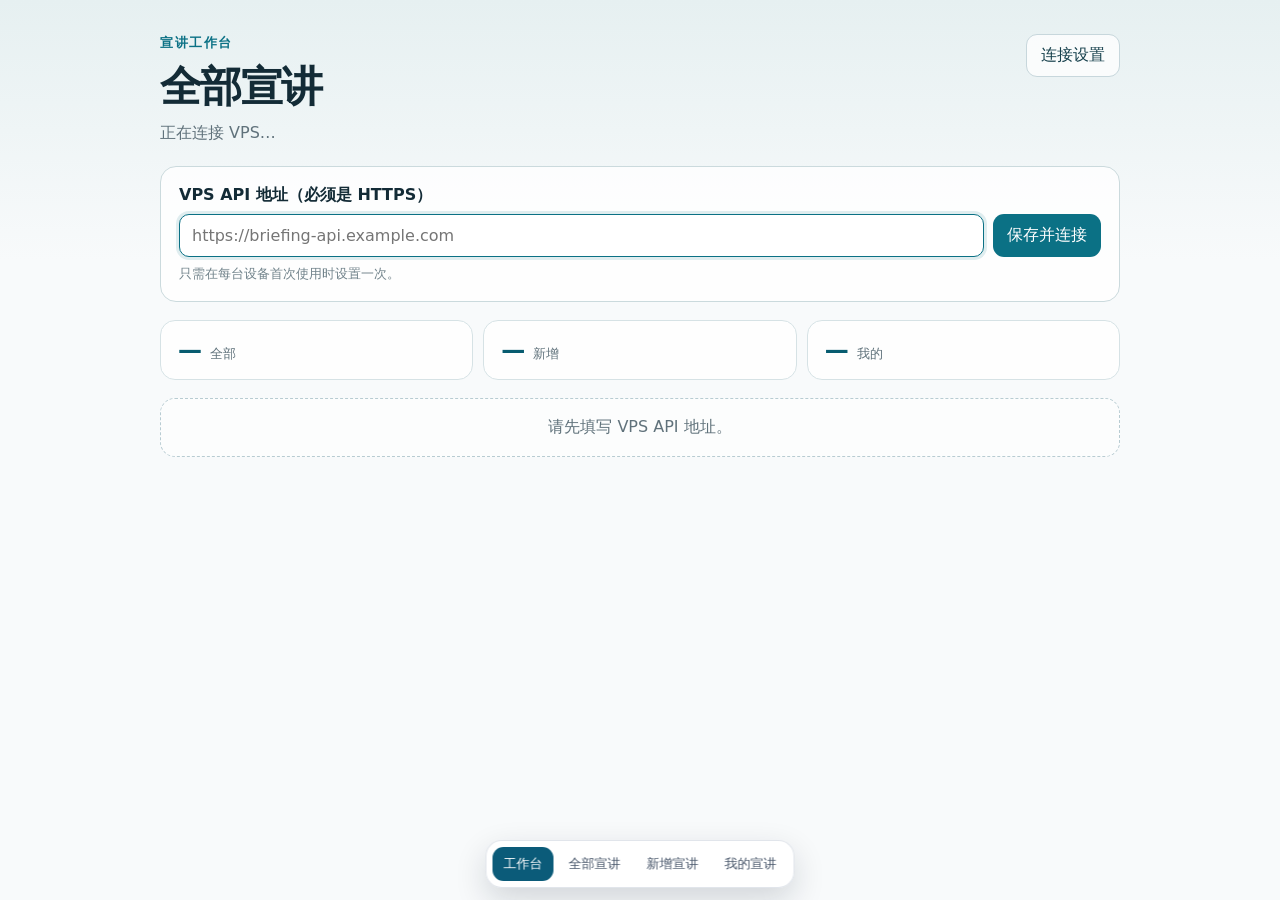
==== events.html @ 9e81e9c4 "Add automated briefing sync views and VPS service" ====
<!doctype html>
<html lang="zh-CN">
  <head>
    <meta charset="UTF-8" />
    <meta name="viewport" content="width=device-width, initial-scale=1, viewport-fit=cover" />
    <meta name="theme-color" content="#0b3b5a" />
    <meta name="description" content="宣讲工作台自动同步列表" />
    <link rel="icon" href="./favicon.svg" type="image/svg+xml" />
    <link rel="stylesheet" href="./events.css" />
    <link rel="stylesheet" href="./workbench-nav.css" />
    <title>宣讲列表 · 宣讲工作台</title>
  </head>
  <body>
    <main class="page-shell">
      <header class="hero">
        <div>
          <p class="eyebrow">宣讲工作台</p>
          <h1 id="page-title">全部宣讲</h1>
          <p id="sync-summary" class="muted">正在连接 VPS…</p>
        </div>
        <button id="settings-button" class="secondary-button" type="button">连接设置</button>
      </header>

      <section id="settings-panel" class="settings-panel" hidden>
        <label for="api-url">VPS API 地址（必须是 HTTPS）</label>
        <div class="settings-row">
          <input id="api-url" type="url" placeholder="https://briefing-api.example.com" autocomplete="url" />
          <button id="save-settings" type="button">保存并连接</button>
        </div>
        <p class="hint">只需在每台设备首次使用时设置一次。</p>
      </section>

      <section class="stats" aria-label="宣讲数量">
        <a href="./events.html?view=all"><span id="count-all">—</span><small>全部</small></a>
        <a href="./events.html?view=new"><span id="count-new">—</span><small>新增</small></a>
        <a href="./events.html?view=mine"><span id="count-mine">—</span><small>我的</small></a>
      </section>

      <div id="message" class="message" role="status">正在加载…</div>
      <section id="event-list" class="event-list" aria-live="polite"></section>
    </main>

    <script src="./events.js" defer></script>
    <script src="./workbench-nav.js" defer></script>
  </body>
</html>
---- events.css ----
:root {
  color-scheme: light;
  font-family: Inter, ui-sans-serif, system-ui, -apple-system, "PingFang SC", "Microsoft YaHei", sans-serif;
  color: #132b36;
  background: #eef4f5;
}

* { box-sizing: border-box; }
body { margin: 0; min-height: 100vh; background: linear-gradient(180deg, #e6f0f1 0, #f8fafb 260px); }
button, input { font: inherit; }

.page-shell { width: min(960px, calc(100% - 28px)); margin: 0 auto; padding: 34px 0 28px; }
.hero { display: flex; align-items: flex-start; justify-content: space-between; gap: 18px; margin-bottom: 22px; }
.eyebrow { margin: 0 0 7px; color: #0b7185; font-size: 13px; font-weight: 800; letter-spacing: .12em; }
h1 { margin: 0; font-size: clamp(28px, 5vw, 42px); letter-spacing: -.04em; }
.muted { margin: 8px 0 0; color: #60727b; }

button { border: 0; border-radius: 11px; padding: 10px 14px; color: #fff; background: #0b7185; cursor: pointer; }
.secondary-button { flex: 0 0 auto; color: #16404c; background: rgba(255,255,255,.76); border: 1px solid #c7d7dc; }
.settings-panel { margin-bottom: 18px; padding: 18px; border: 1px solid #cbdadd; border-radius: 16px; background: rgba(255,255,255,.82); }
.settings-panel label { display: block; margin-bottom: 8px; font-weight: 700; }
.settings-row { display: flex; gap: 9px; }
.settings-row input { min-width: 0; flex: 1; padding: 11px 12px; border: 1px solid #b8ccd2; border-radius: 10px; outline: none; }
.settings-row input:focus { border-color: #0b7185; box-shadow: 0 0 0 3px rgba(11,113,133,.12); }
.hint { margin: 8px 0 0; color: #71838b; font-size: 13px; }

.stats { display: grid; grid-template-columns: repeat(3, 1fr); gap: 10px; margin-bottom: 18px; }
.stats a { display: flex; align-items: baseline; gap: 8px; padding: 15px 17px; border: 1px solid #d6e2e5; border-radius: 15px; color: inherit; background: rgba(255,255,255,.76); text-decoration: none; }
.stats span { color: #075c70; font-size: 24px; font-weight: 800; }
.stats small { color: #60727b; }

.message { padding: 18px; border: 1px dashed #b8ccd2; border-radius: 15px; color: #60727b; text-align: center; background: rgba(255,255,255,.5); }
.message.error { color: #9f2d2d; border-color: #e8b8b8; background: #fff6f6; }
.event-list { display: grid; gap: 12px; }
.event-card { padding: 18px; border: 1px solid #d5e1e4; border-radius: 17px; background: #fff; box-shadow: 0 8px 24px rgba(28,58,69,.06); }
.event-top { display: flex; align-items: flex-start; justify-content: space-between; gap: 14px; }
.event-card h2 { margin: 0; font-size: 18px; line-height: 1.45; }
.badges { display: flex; flex-wrap: wrap; justify-content: flex-end; gap: 6px; }
.badge { padding: 4px 8px; border-radius: 999px; color: #35616c; background: #e9f3f4; font-size: 12px; white-space: nowrap; }
.badge.new { color: #9a4b08; background: #fff0d8; }
.badge.mine { color: #6d2d85; background: #f5e8fb; }
.event-meta { display: grid; grid-template-columns: repeat(2, minmax(0,1fr)); gap: 8px 18px; margin-top: 14px; color: #526871; font-size: 14px; }
.event-meta p { margin: 0; }
.event-meta strong { color: #29444d; }
.event-link { display: inline-block; margin-top: 14px; color: #087287; font-weight: 700; text-decoration: none; }
.event-link:hover { text-decoration: underline; }

@media (max-width: 620px) {
  .page-shell { width: min(100% - 20px, 960px); padding-top: 22px; }
  .hero { align-items: center; }
  .settings-row { flex-direction: column; }
  .stats a { flex-direction: column; gap: 1px; padding: 12px; }
  .event-top { flex-direction: column; }
  .badges { justify-content: flex-start; }
  .event-meta { grid-template-columns: 1fr; }
}
---- workbench-nav.css ----
.workbench-quick-nav {
  position: fixed;
  z-index: 9999;
  left: 50%;
  bottom: max(12px, env(safe-area-inset-bottom));
  transform: translateX(-50%);
  display: flex;
  gap: 4px;
  max-width: calc(100vw - 24px);
  padding: 6px;
  border: 1px solid rgba(148, 163, 184, 0.28);
  border-radius: 16px;
  background: rgba(255, 255, 255, 0.94);
  box-shadow: 0 12px 32px rgba(15, 23, 42, 0.16);
  backdrop-filter: blur(16px);
  font: 500 13px/1.2 system-ui, -apple-system, "PingFang SC", sans-serif;
}

.workbench-quick-nav a {
  flex: 0 0 auto;
  padding: 9px 11px;
  border-radius: 11px;
  color: #475569;
  text-decoration: none;
  white-space: nowrap;
}

.workbench-quick-nav a:hover,
.workbench-quick-nav a[aria-current="page"] {
  color: #fff;
  background: #0b5b79;
}

body.has-workbench-quick-nav {
  padding-bottom: 82px !important;
}

@media (max-width: 520px) {
  .workbench-quick-nav {
    width: calc(100vw - 20px);
    justify-content: space-between;
  }

  .workbench-quick-nav a {
    padding-inline: 8px;
    font-size: 12px;
  }
}
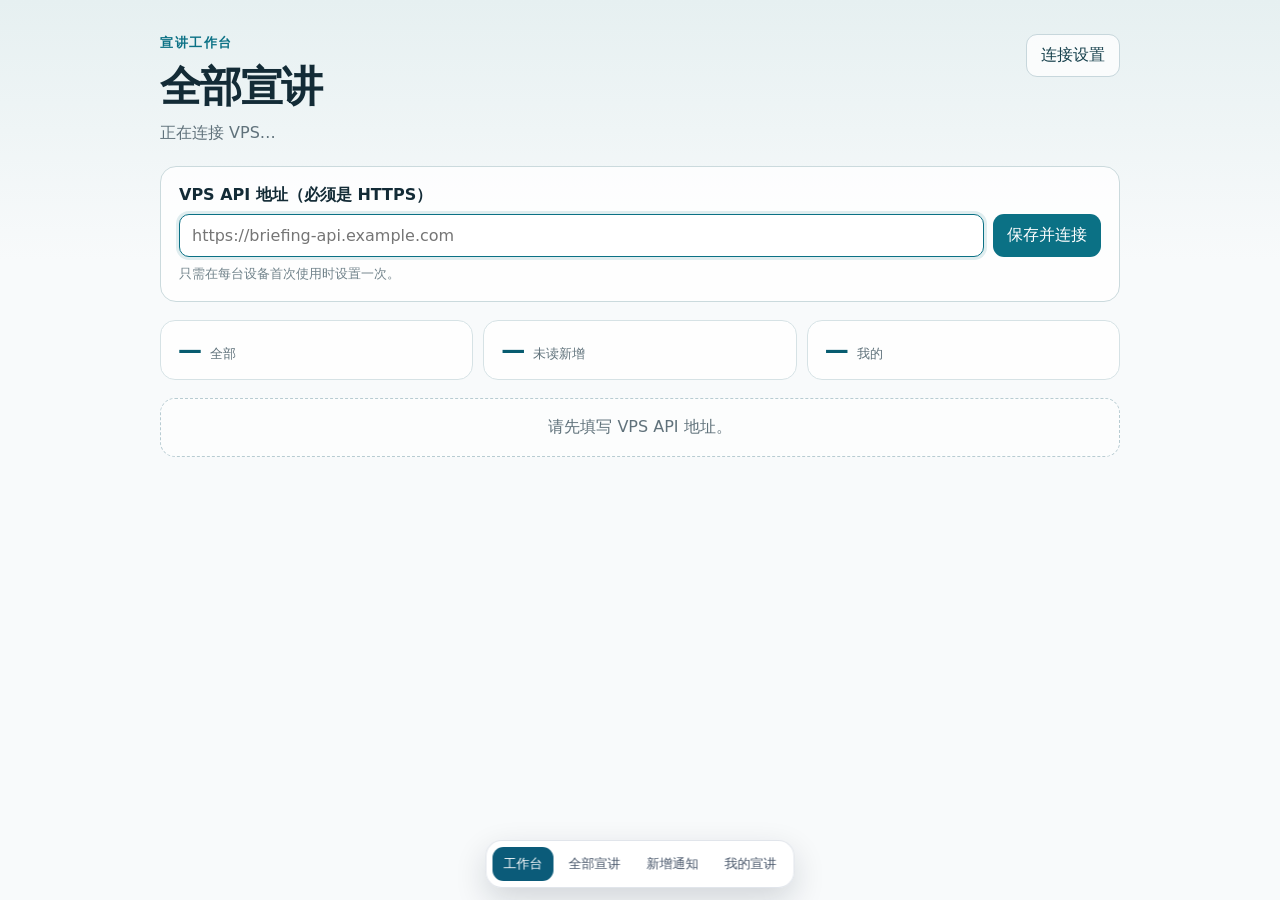
==== commit ac32f56d: "feat: add unread notices and briefing autofill" ====
--- a/events.html
+++ b/events.html
@@ -32,7 +32,7 @@
 
       <section class="stats" aria-label="宣讲数量">
         <a href="./events.html?view=all"><span id="count-all">—</span><small>全部</small></a>
-        <a href="./events.html?view=new"><span id="count-new">—</span><small>新增</small></a>
+        <a href="./events.html?view=new"><span id="count-new">—</span><small>未读新增</small></a>
         <a href="./events.html?view=mine"><span id="count-mine">—</span><small>我的</small></a>
       </section>
 
--- a/events.css
+++ b/events.css
@@ -33,17 +33,23 @@
 .message.error { color: #9f2d2d; border-color: #e8b8b8; background: #fff6f6; }
 .event-list { display: grid; gap: 12px; }
 .event-card { padding: 18px; border: 1px solid #d5e1e4; border-radius: 17px; background: #fff; box-shadow: 0 8px 24px rgba(28,58,69,.06); }
+.event-card.unread { border-color: #efbd73; background: linear-gradient(135deg, #fffaf1 0, #fff 58%); box-shadow: 0 10px 28px rgba(154,75,8,.10); }
 .event-top { display: flex; align-items: flex-start; justify-content: space-between; gap: 14px; }
 .event-card h2 { margin: 0; font-size: 18px; line-height: 1.45; }
 .badges { display: flex; flex-wrap: wrap; justify-content: flex-end; gap: 6px; }
 .badge { padding: 4px 8px; border-radius: 999px; color: #35616c; background: #e9f3f4; font-size: 12px; white-space: nowrap; }
 .badge.new { color: #9a4b08; background: #fff0d8; }
+.unread-dot { display: inline-block; width: 7px; height: 7px; margin-right: 5px; border-radius: 50%; background: #e27515; box-shadow: 0 0 0 3px rgba(226,117,21,.12); }
 .badge.mine { color: #6d2d85; background: #f5e8fb; }
 .event-meta { display: grid; grid-template-columns: repeat(2, minmax(0,1fr)); gap: 8px 18px; margin-top: 14px; color: #526871; font-size: 14px; }
 .event-meta p { margin: 0; }
 .event-meta strong { color: #29444d; }
 .event-link { display: inline-block; margin-top: 14px; color: #087287; font-weight: 700; text-decoration: none; }
 .event-link:hover { text-decoration: underline; }
+.event-actions { display: flex; align-items: center; justify-content: space-between; gap: 12px; margin-top: 14px; }
+.event-actions .event-link { margin-top: 0; }
+.read-button { margin-left: auto; padding: 8px 12px; color: #8d480a; background: #fff0d8; border: 1px solid #efc78e; }
+.read-button:hover { background: #ffe4bd; }
 
 @media (max-width: 620px) {
   .page-shell { width: min(100% - 20px, 960px); padding-top: 22px; }
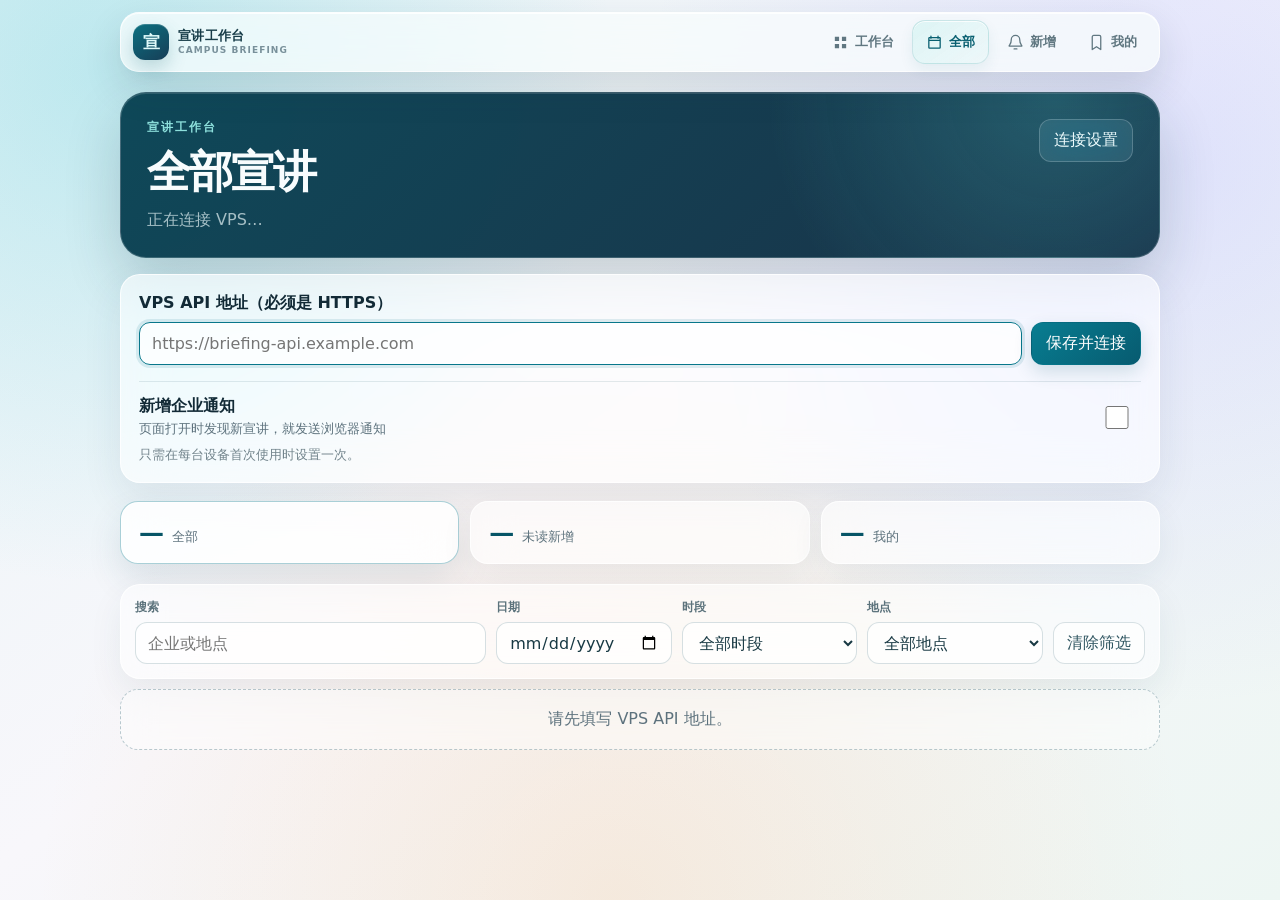
==== commit adf12a29: "feat: unify briefing UI and local workflow" ====
--- a/events.html
+++ b/events.html
@@ -27,6 +27,13 @@
           <input id="api-url" type="url" placeholder="https://briefing-api.example.com" autocomplete="url" />
           <button id="save-settings" type="button">保存并连接</button>
         </div>
+        <label class="setting-toggle" for="notification-toggle">
+          <span>
+            <strong>新增企业通知</strong>
+            <small>页面打开时发现新宣讲，就发送浏览器通知</small>
+          </span>
+          <input id="notification-toggle" type="checkbox" />
+        </label>
         <p class="hint">只需在每台设备首次使用时设置一次。</p>
       </section>
 
@@ -36,6 +43,34 @@
         <a href="./events.html?view=mine"><span id="count-mine">—</span><small>我的</small></a>
       </section>
 
+      <section class="filter-panel" aria-label="筛选宣讲">
+        <label class="search-field" for="keyword-filter">
+          <span>搜索</span>
+          <input id="keyword-filter" type="search" placeholder="企业或地点" autocomplete="off" />
+        </label>
+        <label for="date-filter">
+          <span>日期</span>
+          <input id="date-filter" type="date" />
+        </label>
+        <label for="time-filter">
+          <span>时段</span>
+          <select id="time-filter">
+            <option value="">全部时段</option>
+            <option value="morning">上午</option>
+            <option value="afternoon">下午</option>
+            <option value="evening">晚上</option>
+          </select>
+        </label>
+        <label for="location-filter">
+          <span>地点</span>
+          <select id="location-filter">
+            <option value="">全部地点</option>
+          </select>
+        </label>
+        <button id="reset-filters" class="filter-reset" type="button">清除筛选</button>
+      </section>
+      <p id="filter-summary" class="filter-summary" hidden></p>
+
       <div id="message" class="message" role="status">正在加载…</div>
       <section id="event-list" class="event-list" aria-live="polite"></section>
     </main>
--- a/events.css
+++ b/events.css
@@ -1,62 +1,158 @@
 :root {
   color-scheme: light;
   font-family: Inter, ui-sans-serif, system-ui, -apple-system, "PingFang SC", "Microsoft YaHei", sans-serif;
-  color: #132b36;
-  background: #eef4f5;
+  color: #122a36;
+  background: #eaf3f7;
+  --glass: rgba(255, 255, 255, .62);
+  --glass-strong: rgba(255, 255, 255, .78);
+  --glass-border: rgba(255, 255, 255, .78);
+  --ink-muted: #5d727d;
+  --teal: #08778b;
+  --teal-dark: #075567;
 }
 
 * { box-sizing: border-box; }
-body { margin: 0; min-height: 100vh; background: linear-gradient(180deg, #e6f0f1 0, #f8fafb 260px); }
-button, input { font: inherit; }
 
-.page-shell { width: min(960px, calc(100% - 28px)); margin: 0 auto; padding: 34px 0 28px; }
-.hero { display: flex; align-items: flex-start; justify-content: space-between; gap: 18px; margin-bottom: 22px; }
-.eyebrow { margin: 0 0 7px; color: #0b7185; font-size: 13px; font-weight: 800; letter-spacing: .12em; }
-h1 { margin: 0; font-size: clamp(28px, 5vw, 42px); letter-spacing: -.04em; }
-.muted { margin: 8px 0 0; color: #60727b; }
+body {
+  margin: 0;
+  min-height: 100vh;
+  overflow-x: hidden;
+  background:
+    radial-gradient(circle at 8% 8%, rgba(84, 204, 217, .30), transparent 32rem),
+    radial-gradient(circle at 92% 18%, rgba(126, 141, 255, .20), transparent 34rem),
+    radial-gradient(circle at 48% 100%, rgba(255, 180, 117, .20), transparent 36rem),
+    linear-gradient(145deg, #e8f4f7 0%, #f8f7fb 48%, #edf6f3 100%);
+  background-attachment: fixed;
+}
 
-button { border: 0; border-radius: 11px; padding: 10px 14px; color: #fff; background: #0b7185; cursor: pointer; }
-.secondary-button { flex: 0 0 auto; color: #16404c; background: rgba(255,255,255,.76); border: 1px solid #c7d7dc; }
-.settings-panel { margin-bottom: 18px; padding: 18px; border: 1px solid #cbdadd; border-radius: 16px; background: rgba(255,255,255,.82); }
-.settings-panel label { display: block; margin-bottom: 8px; font-weight: 700; }
+body::before,
+body::after {
+  position: fixed;
+  z-index: -1;
+  width: 260px;
+  height: 260px;
+  border-radius: 50%;
+  content: "";
+  filter: blur(12px);
+  opacity: .58;
+  pointer-events: none;
+}
+
+body::before { top: 12%; left: -120px; background: rgba(70, 201, 207, .30); }
+body::after { right: -100px; bottom: 4%; background: rgba(129, 112, 238, .20); }
+button, input, select, textarea { font: inherit; }
+
+.page-shell { width: min(1040px, calc(100% - 28px)); margin: 0 auto; padding: 92px 0 34px; }
+.hero { display: flex; align-items: flex-start; justify-content: space-between; gap: 18px; margin-bottom: 16px; padding: 26px; overflow: hidden; border: 1px solid rgba(255,255,255,.18); border-radius: 26px; color: #f8fcfd; background: radial-gradient(circle at 90% 0, rgba(79, 212, 211, .24), transparent 18rem), linear-gradient(135deg, rgba(7, 65, 82, .96), rgba(16, 42, 65, .96)); box-shadow: 0 24px 55px rgba(15, 56, 72, .20), inset 0 1px 0 rgba(255,255,255,.14); }
+.eyebrow { margin: 0 0 7px; color: #8de0dc; font-size: 12px; font-weight: 850; letter-spacing: .17em; }
+h1 { margin: 0; font-size: clamp(30px, 5vw, 44px); letter-spacing: -.045em; }
+.muted { margin: 8px 0 0; color: rgba(236, 249, 250, .68); }
+
+button {
+  border: 1px solid rgba(6, 102, 120, .14);
+  border-radius: 12px;
+  padding: 10px 14px;
+  color: #fff;
+  background: linear-gradient(135deg, #087d91, #075b70);
+  box-shadow: 0 7px 18px rgba(4, 83, 101, .16);
+  cursor: pointer;
+  transition: transform .18s ease, box-shadow .18s ease, background .18s ease;
+}
+
+button:hover { transform: translateY(-1px); box-shadow: 0 10px 22px rgba(4, 83, 101, .20); }
+button:active { transform: translateY(0); }
+button:focus-visible, a:focus-visible, input:focus-visible { outline: 3px solid rgba(8, 119, 139, .24); outline-offset: 2px; }
+
+.secondary-button { flex: 0 0 auto; color: #eefcfd; background: rgba(255,255,255,.09); border-color: rgba(255,255,255,.20); box-shadow: none; backdrop-filter: blur(18px) saturate(145%); }
+.secondary-button:hover { background: rgba(255,255,255,.16); }
+.settings-panel { margin-bottom: 18px; padding: 18px; border: 1px solid var(--glass-border); border-radius: 20px; background: var(--glass); box-shadow: 0 16px 40px rgba(31, 72, 88, .09); backdrop-filter: blur(22px) saturate(150%); }
+.settings-panel label { display: block; margin-bottom: 8px; font-weight: 750; }
 .settings-row { display: flex; gap: 9px; }
-.settings-row input { min-width: 0; flex: 1; padding: 11px 12px; border: 1px solid #b8ccd2; border-radius: 10px; outline: none; }
-.settings-row input:focus { border-color: #0b7185; box-shadow: 0 0 0 3px rgba(11,113,133,.12); }
+.settings-row input { min-width: 0; flex: 1; padding: 11px 12px; border: 1px solid rgba(110, 147, 159, .38); border-radius: 11px; background: rgba(255, 255, 255, .72); outline: none; }
+.settings-row input:focus { border-color: var(--teal); box-shadow: 0 0 0 3px rgba(8, 119, 139, .12); }
 .hint { margin: 8px 0 0; color: #71838b; font-size: 13px; }
+.setting-toggle { display: flex !important; align-items: center; justify-content: space-between; gap: 14px; margin: 16px 0 0 !important; padding-top: 14px; border-top: 1px solid rgba(102, 137, 148, .18); cursor: pointer; }
+.setting-toggle span { display: grid; gap: 3px; }
+.setting-toggle small { color: var(--ink-muted); font-weight: 500; }
+.setting-toggle input { width: 42px; height: 23px; accent-color: var(--teal); }
 
-.stats { display: grid; grid-template-columns: repeat(3, 1fr); gap: 10px; margin-bottom: 18px; }
-.stats a { display: flex; align-items: baseline; gap: 8px; padding: 15px 17px; border: 1px solid #d6e2e5; border-radius: 15px; color: inherit; background: rgba(255,255,255,.76); text-decoration: none; }
-.stats span { color: #075c70; font-size: 24px; font-weight: 800; }
-.stats small { color: #60727b; }
+.stats { display: grid; grid-template-columns: repeat(3, 1fr); gap: 11px; margin-bottom: 20px; }
+.stats a { display: flex; align-items: baseline; gap: 8px; padding: 16px 18px; border: 1px solid var(--glass-border); border-radius: 18px; color: inherit; background: var(--glass); box-shadow: 0 12px 32px rgba(31, 72, 88, .07); text-decoration: none; backdrop-filter: blur(20px) saturate(145%); transition: transform .18s ease, background .18s ease, box-shadow .18s ease; }
+.stats a:hover { transform: translateY(-2px); background: var(--glass-strong); box-shadow: 0 16px 34px rgba(31, 72, 88, .11); }
+.stats a[aria-current="page"] { border-color: rgba(8, 119, 139, .34); background: rgba(255, 255, 255, .86); box-shadow: inset 0 0 0 1px rgba(255,255,255,.55), 0 16px 34px rgba(31, 72, 88, .12); }
+.stats span { color: var(--teal-dark); font-size: 25px; font-weight: 850; }
+.stats small { color: var(--ink-muted); }
 
-.message { padding: 18px; border: 1px dashed #b8ccd2; border-radius: 15px; color: #60727b; text-align: center; background: rgba(255,255,255,.5); }
-.message.error { color: #9f2d2d; border-color: #e8b8b8; background: #fff6f6; }
-.event-list { display: grid; gap: 12px; }
-.event-card { padding: 18px; border: 1px solid #d5e1e4; border-radius: 17px; background: #fff; box-shadow: 0 8px 24px rgba(28,58,69,.06); }
-.event-card.unread { border-color: #efbd73; background: linear-gradient(135deg, #fffaf1 0, #fff 58%); box-shadow: 0 10px 28px rgba(154,75,8,.10); }
+.filter-panel { display: grid; grid-template-columns: minmax(190px, 1.5fr) repeat(3, minmax(130px, .75fr)) auto; align-items: end; gap: 10px; margin-bottom: 10px; padding: 14px; border: 1px solid var(--glass-border); border-radius: 20px; background: rgba(255,255,255,.58); box-shadow: 0 14px 34px rgba(31,72,88,.07); backdrop-filter: blur(20px) saturate(145%); }
+.filter-panel label { display: grid; gap: 6px; min-width: 0; }
+.filter-panel label > span { color: #5c737c; font-size: 12px; font-weight: 750; }
+.filter-panel input,
+.filter-panel select { width: 100%; min-width: 0; height: 42px; padding: 0 12px; border: 1px solid rgba(91, 131, 143, .25); border-radius: 12px; color: #183943; background: rgba(255,255,255,.74); outline: none; }
+.filter-panel input:focus,
+.filter-panel select:focus { border-color: rgba(8,119,139,.58); box-shadow: 0 0 0 3px rgba(8,119,139,.10); }
+.filter-reset { height: 42px; padding: 0 13px; color: #315762; background: rgba(255,255,255,.65); border-color: rgba(91,131,143,.24); box-shadow: none; white-space: nowrap; }
+.filter-summary { margin: 0 3px 12px; color: var(--ink-muted); font-size: 13px; }
+
+.message { padding: 19px; border: 1px dashed rgba(91, 131, 143, .42); border-radius: 18px; color: var(--ink-muted); text-align: center; background: rgba(255, 255, 255, .48); backdrop-filter: blur(16px); }
+.message.error { color: #9f2d2d; border-color: rgba(201, 105, 105, .48); background: rgba(255, 244, 244, .78); }
+.event-list { display: grid; gap: 14px; }
+.event-card { padding: 20px; border: 1px solid var(--glass-border); border-radius: 22px; background: var(--glass); box-shadow: 0 16px 42px rgba(28, 58, 69, .09), inset 0 1px 0 rgba(255,255,255,.72); backdrop-filter: blur(22px) saturate(145%); transition: transform .18s ease, box-shadow .18s ease; }
+.event-card:hover { transform: translateY(-2px); box-shadow: 0 20px 48px rgba(28, 58, 69, .13), inset 0 1px 0 rgba(255,255,255,.78); }
+.event-card.unread { border-color: rgba(235, 169, 78, .54); background: linear-gradient(135deg, rgba(255, 246, 226, .76), rgba(255, 255, 255, .60) 58%); }
+.event-card.selected-mine { box-shadow: 0 18px 46px rgba(100, 63, 142, .12), inset 0 1px 0 rgba(255,255,255,.78); }
 .event-top { display: flex; align-items: flex-start; justify-content: space-between; gap: 14px; }
-.event-card h2 { margin: 0; font-size: 18px; line-height: 1.45; }
+.event-card h2 { margin: 0; font-size: 18px; line-height: 1.48; }
 .badges { display: flex; flex-wrap: wrap; justify-content: flex-end; gap: 6px; }
-.badge { padding: 4px 8px; border-radius: 999px; color: #35616c; background: #e9f3f4; font-size: 12px; white-space: nowrap; }
-.badge.new { color: #9a4b08; background: #fff0d8; }
+.badge { padding: 5px 9px; border: 1px solid rgba(255,255,255,.62); border-radius: 999px; color: #35616c; background: rgba(225, 241, 244, .72); font-size: 12px; white-space: nowrap; backdrop-filter: blur(10px); }
+.badge.new { color: #92500e; background: rgba(255, 232, 195, .76); }
 .unread-dot { display: inline-block; width: 7px; height: 7px; margin-right: 5px; border-radius: 50%; background: #e27515; box-shadow: 0 0 0 3px rgba(226,117,21,.12); }
-.badge.mine { color: #6d2d85; background: #f5e8fb; }
-.event-meta { display: grid; grid-template-columns: repeat(2, minmax(0,1fr)); gap: 8px 18px; margin-top: 14px; color: #526871; font-size: 14px; }
-.event-meta p { margin: 0; }
-.event-meta strong { color: #29444d; }
-.event-link { display: inline-block; margin-top: 14px; color: #087287; font-weight: 700; text-decoration: none; }
+.badge.mine { color: #6d2d85; background: rgba(241, 224, 250, .78); }
+.event-meta { display: grid; grid-template-columns: repeat(2, minmax(0,1fr)); gap: 9px 20px; margin-top: 15px; color: #506975; font-size: 14px; }
+.event-meta p { display: grid; gap: 4px; margin: 0; }
+.event-meta strong { color: #78909a; font-size: 11px; letter-spacing: .08em; }
+.event-meta span { color: #29444d; font-weight: 650; }
+.event-actions { display: flex; align-items: center; justify-content: space-between; gap: 12px; margin-top: 17px; }
+.event-link { color: var(--teal-dark); font-weight: 750; text-decoration: none; }
 .event-link:hover { text-decoration: underline; }
-.event-actions { display: flex; align-items: center; justify-content: space-between; gap: 12px; margin-top: 14px; }
-.event-actions .event-link { margin-top: 0; }
-.read-button { margin-left: auto; padding: 8px 12px; color: #8d480a; background: #fff0d8; border: 1px solid #efc78e; }
-.read-button:hover { background: #ffe4bd; }
+.action-buttons { display: flex; flex-wrap: wrap; justify-content: flex-end; gap: 8px; margin-left: auto; }
+.read-button { padding: 8px 12px; color: #8d480a; background: rgba(255, 235, 204, .80); border-color: rgba(224, 174, 106, .48); box-shadow: none; }
+.mine-button { padding: 8px 12px; color: #075f70; background: rgba(218, 244, 244, .72); border-color: rgba(40, 143, 151, .24); box-shadow: none; }
+.mine-button.remove { color: #69447d; background: rgba(245, 235, 250, .76); border-color: rgba(134, 91, 157, .28); box-shadow: none; }
+.badge.contacted { color: #216642; background: rgba(218, 244, 228, .80); }
+
+.mine-workspace { margin-top: 16px; padding: 14px; border: 1px solid rgba(89, 132, 144, .18); border-radius: 16px; background: rgba(247, 252, 252, .56); }
+.mine-workspace-head { display: flex; align-items: center; justify-content: space-between; gap: 12px; }
+.contact-toggle { display: flex; align-items: center; gap: 8px; color: #31525d; font-size: 13px; font-weight: 750; cursor: pointer; }
+.contact-toggle input { width: 17px; height: 17px; accent-color: var(--teal); }
+.workbench-button { display: inline-flex; align-items: center; min-height: 36px; padding: 7px 12px; border: 1px solid rgba(33, 123, 137, .23); border-radius: 11px; color: #075f70; background: rgba(224, 246, 246, .66); font-size: 13px; font-weight: 750; text-decoration: none; }
+.workbench-button:hover { background: rgba(211, 241, 242, .90); }
+.note-field { display: grid; gap: 7px; margin-top: 12px; }
+.note-field > span { color: #667f88; font-size: 12px; font-weight: 750; }
+.note-field textarea { width: 100%; resize: vertical; padding: 10px 11px; border: 1px solid rgba(91, 131, 143, .23); border-radius: 12px; color: #183943; background: rgba(255,255,255,.72); outline: none; line-height: 1.5; }
+.note-field textarea:focus { border-color: rgba(8,119,139,.58); box-shadow: 0 0 0 3px rgba(8,119,139,.10); }
 
 @media (max-width: 620px) {
-  .page-shell { width: min(100% - 20px, 960px); padding-top: 22px; }
-  .hero { align-items: center; }
+  .page-shell { width: min(100% - 18px, 1040px); padding-top: 14px; }
+  .hero { align-items: center; padding: 20px 17px; border-radius: 22px; }
+  h1 { font-size: 29px; }
+  .secondary-button { padding: 8px 10px; }
   .settings-row { flex-direction: column; }
-  .stats a { flex-direction: column; gap: 1px; padding: 12px; }
+  .stats { gap: 7px; }
+  .stats a { flex-direction: column; gap: 1px; padding: 12px; border-radius: 16px; }
+  .filter-panel { grid-template-columns: 1fr 1fr; gap: 9px; padding: 11px; border-radius: 17px; }
+  .filter-panel .search-field { grid-column: 1 / -1; }
+  .filter-reset { width: 100%; }
+  .event-card { padding: 17px; border-radius: 20px; }
   .event-top { flex-direction: column; }
   .badges { justify-content: flex-start; }
   .event-meta { grid-template-columns: 1fr; }
+  .event-actions { align-items: stretch; flex-direction: column; }
+  .action-buttons { width: 100%; margin-left: 0; }
+  .action-buttons button { flex: 1 1 auto; }
+  .mine-workspace-head { align-items: stretch; flex-direction: column; }
+  .workbench-button { justify-content: center; }
 }
+
+@media (prefers-reduced-motion: reduce) {
+  *, *::before, *::after { scroll-behavior: auto !important; transition: none !important; }
+}
--- a/workbench-nav.css
+++ b/workbench-nav.css
@@ -1,48 +1,125 @@
 .workbench-quick-nav {
   position: fixed;
   z-index: 9999;
+  top: 12px;
   left: 50%;
-  bottom: max(12px, env(safe-area-inset-bottom));
   transform: translateX(-50%);
   display: flex;
-  gap: 4px;
-  max-width: calc(100vw - 24px);
-  padding: 6px;
-  border: 1px solid rgba(148, 163, 184, 0.28);
-  border-radius: 16px;
-  background: rgba(255, 255, 255, 0.94);
-  box-shadow: 0 12px 32px rgba(15, 23, 42, 0.16);
-  backdrop-filter: blur(16px);
-  font: 500 13px/1.2 system-ui, -apple-system, "PingFang SC", sans-serif;
+  align-items: center;
+  justify-content: space-between;
+  width: min(1040px, calc(100vw - 28px));
+  min-height: 60px;
+  padding: 7px 8px 7px 12px;
+  border: 1px solid rgba(255, 255, 255, .72);
+  border-radius: 19px;
+  color: #183b48;
+  background: rgba(248, 252, 252, .78);
+  box-shadow: 0 16px 38px rgba(17, 53, 67, .14), inset 0 1px 0 rgba(255, 255, 255, .76);
+  backdrop-filter: blur(22px) saturate(160%);
+  -webkit-backdrop-filter: blur(22px) saturate(160%);
+  font: 650 13px/1.2 Inter, system-ui, -apple-system, "PingFang SC", sans-serif;
 }
 
-.workbench-quick-nav a {
-  flex: 0 0 auto;
-  padding: 9px 11px;
-  border-radius: 11px;
-  color: #475569;
+.workbench-nav-brand {
+  display: flex;
+  align-items: center;
+  gap: 9px;
+  color: #173c48;
+  text-decoration: none;
+}
+
+.workbench-nav-brand .brand-mark {
+  display: grid;
+  place-items: center;
+  width: 36px;
+  height: 36px;
+  border-radius: 12px;
+  color: #dffafa;
+  background: linear-gradient(145deg, #0b7181, #173e57);
+  box-shadow: 0 8px 18px rgba(10, 88, 104, .21), inset 0 1px 0 rgba(255,255,255,.18);
+  font-size: 17px;
+  font-weight: 850;
+}
+
+.workbench-nav-brand > span:last-child { display: grid; gap: 2px; }
+.workbench-nav-brand strong { font-size: 13px; letter-spacing: .02em; }
+.workbench-nav-brand small { color: #78909a; font-size: 9px; font-weight: 700; letter-spacing: .12em; text-transform: uppercase; }
+
+.workbench-nav-items { display: flex; align-items: center; gap: 4px; }
+.workbench-nav-items a {
+  display: flex;
+  align-items: center;
+  gap: 6px;
+  min-height: 44px;
+  padding: 0 13px;
+  border: 1px solid transparent;
+  border-radius: 13px;
+  color: #607781;
   text-decoration: none;
   white-space: nowrap;
+  transition: color .18s ease, background .18s ease, border-color .18s ease, transform .18s ease;
 }
 
-.workbench-quick-nav a:hover,
-.workbench-quick-nav a[aria-current="page"] {
-  color: #fff;
-  background: #0b5b79;
+.workbench-nav-items svg {
+  width: 17px;
+  height: 17px;
+  fill: none;
+  stroke: currentColor;
+  stroke-width: 1.8;
+  stroke-linecap: round;
+  stroke-linejoin: round;
 }
 
-body.has-workbench-quick-nav {
-  padding-bottom: 82px !important;
+.workbench-nav-items a:first-child svg { fill: currentColor; stroke: none; }
+.workbench-nav-items a:hover { color: #075f70; background: rgba(221, 243, 244, .64); }
+.workbench-nav-items a[aria-current="page"] {
+  color: #075f70;
+  border-color: rgba(31, 135, 145, .16);
+  background: linear-gradient(145deg, rgba(218, 244, 244, .92), rgba(236, 246, 249, .82));
+  box-shadow: inset 0 1px 0 rgba(255,255,255,.75), 0 6px 14px rgba(31, 99, 111, .08);
 }
 
-@media (max-width: 520px) {
+body.has-workbench-quick-nav:not(.workbench-events-page) { padding-top: 84px !important; }
+
+/* 只做统一的圆角和触感，不改原工作台的数据逻辑。 */
+body.has-workbench-quick-nav #root button,
+body.has-workbench-quick-nav #root input,
+body.has-workbench-quick-nav #root textarea { border-radius: 14px; }
+body.has-workbench-quick-nav #root button { transition: transform .18s ease, box-shadow .18s ease, opacity .18s ease; }
+body.has-workbench-quick-nav #root button:hover { transform: translateY(-1px); }
+
+@media (max-width: 640px) {
   .workbench-quick-nav {
-    width: calc(100vw - 20px);
-    justify-content: space-between;
+    top: auto;
+    bottom: max(8px, env(safe-area-inset-bottom));
+    width: calc(100vw - 16px);
+    min-height: 68px;
+    padding: 6px;
+    border-radius: 21px;
+    background: rgba(248, 252, 252, .88);
   }
 
-  .workbench-quick-nav a {
-    padding-inline: 8px;
-    font-size: 12px;
+  .workbench-nav-brand { display: none; }
+  .workbench-nav-items { display: grid; grid-template-columns: repeat(4, 1fr); width: 100%; gap: 3px; }
+  .workbench-nav-items a {
+    flex-direction: column;
+    justify-content: center;
+    gap: 3px;
+    min-width: 0;
+    min-height: 54px;
+    padding: 4px 2px;
+    border-radius: 16px;
+    font-size: 11px;
+  }
+  .workbench-nav-items svg { width: 19px; height: 19px; }
+  body.has-workbench-quick-nav,
+  body.has-workbench-quick-nav:not(.workbench-events-page) {
+    padding-top: 0 !important;
+    padding-bottom: calc(88px + env(safe-area-inset-bottom)) !important;
   }
 }
+
+@media (prefers-reduced-motion: reduce) {
+  .workbench-nav-items a,
+  body.has-workbench-quick-nav #root button { transition: none; }
+}
